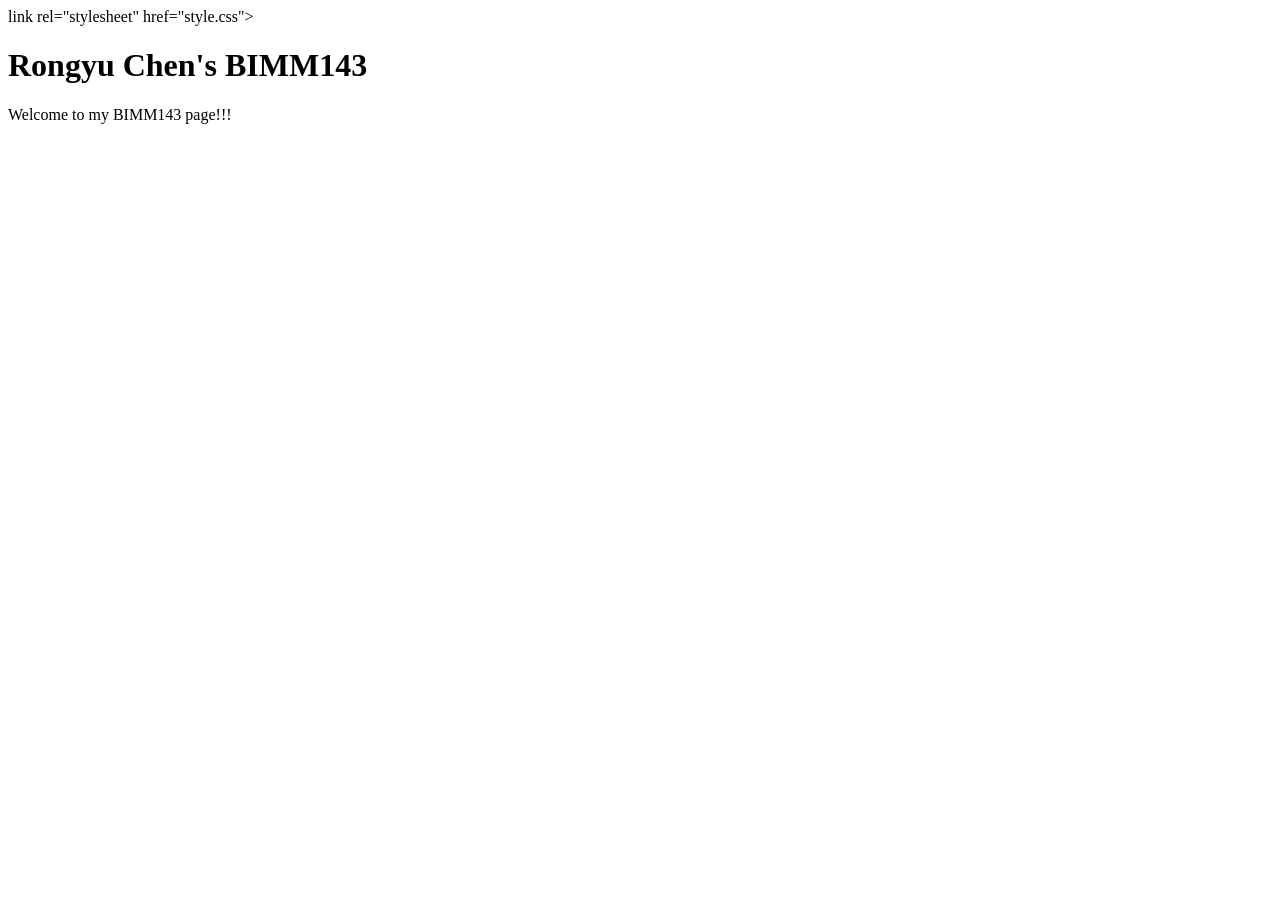
==== index.html @ 91473b81 "update index html" ====
<html lang="en">
<head>
    <meta charset="UTF-8">
    <meta name="viewport" content="width=device-width, initial-scale=1.0">
    <title>Document</title>
    link rel="stylesheet" href="style.css">
</head>
<body>
    <h1>Rongyu Chen's BIMM143</h1>
    <p>Welcome to my BIMM143 page!!!</p>
</body>
</html>
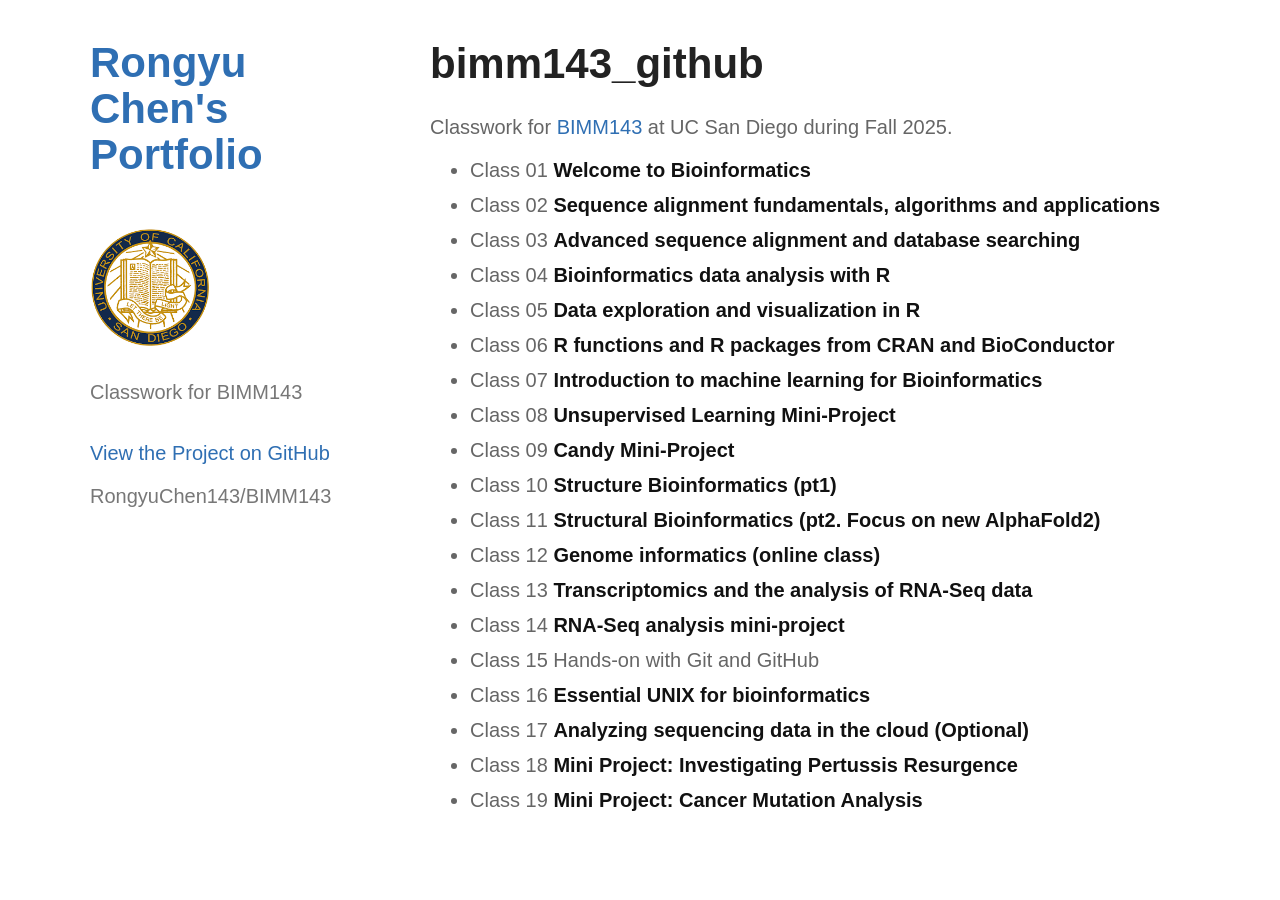
==== commit 0616381a: "add logo" ====
--- a/index.html
+++ b/index.html
@@ -1,12 +1,136 @@
+<!DOCTYPE html>
 <html lang="en">
 <head>
-    <meta charset="UTF-8">
-    <meta name="viewport" content="width=device-width, initial-scale=1.0">
-    <title>Document</title>
-    link rel="stylesheet" href="style.css">
+  <meta charset="UTF-8">
+  <meta name="viewport" content="width=device-width, initial-scale=1.0">
+  <title>Rongyu Chen's BIMM143 Portfolio</title>
+
+  <style>
+    body {
+      font-family: Arial, Helvetica, sans-serif;
+      margin: 0;
+      color: #333;
+      background-color: white;
+    }
+
+    .container {
+      display: flex;
+      max-width: 1100px;
+      margin: 0 auto;
+      padding: 40px;
+      gap: 60px;
+    }
+
+    .sidebar {
+      width: 280px;
+    }
+
+    .sidebar h1 {
+      color: #2f6fb3;
+      font-size: 42px;
+      line-height: 1.1;
+      margin-top: 0;
+    }
+
+    .sidebar img {
+      width: 120px;
+      margin: 20px 0 10px 0;
+    }
+
+    .sidebar p {
+      font-size: 20px;
+      color: #777;
+    }
+
+    .sidebar a {
+      color: #2f6fb3;
+      font-size: 20px;
+      text-decoration: none;
+    }
+
+    .main {
+      flex: 1;
+    }
+
+    .main h1 {
+      font-size: 42px;
+      color: #222;
+      margin-top: 0;
+    }
+
+    .main p {
+      font-size: 20px;
+      color: #666;
+    }
+
+    .main a {
+      color: #2f6fb3;
+      text-decoration: none;
+    }
+
+    li {
+      font-size: 20px;
+      margin: 12px 0;
+      color: #666;
+    }
+
+    li strong {
+      color: #111;
+    }
+  </style>
 </head>
+
 <body>
-    <h1>Rongyu Chen's BIMM143</h1>
-    <p>Welcome to my BIMM143 page!!!</p>
+  <div class="container">
+
+    <div class="sidebar">
+      <h1>Rongyu Chen's Portfolio</h1>
+
+      <img src="logo.png" alt="Logo">
+
+      <p>Classwork for BIMM143</p>
+
+      <br>
+
+      <a href="https://github.com/RongyuChen143/BIMM143">
+        View the Project on GitHub
+      </a>
+
+      <p>RongyuChen143/BIMM143</p>
+    </div>
+
+    <div class="main">
+      <h1>bimm143_github</h1>
+
+      <p>
+        Classwork for <a href="https://bioboot.github.io/bimm143_F25/">BIMM143</a>
+        at UC San Diego during Fall 2025.
+      </p>
+
+      <ul>
+        <li>Class 01 <strong>Welcome to Bioinformatics</strong></li>
+        <li>Class 02 <strong>Sequence alignment fundamentals, algorithms and applications</strong></li>
+        <li>Class 03 <strong>Advanced sequence alignment and database searching</strong></li>
+        <li>Class 04 <strong>Bioinformatics data analysis with R</strong></li>
+        <li>Class 05 <strong>Data exploration and visualization in R</strong></li>
+        <li>Class 06 <strong>R functions and R packages from CRAN and BioConductor</strong></li>
+        <li>Class 07 <strong>Introduction to machine learning for Bioinformatics</strong></li>
+        <li>Class 08 <strong>Unsupervised Learning Mini-Project</strong></li>
+        <li>Class 09 <strong>Candy Mini-Project</strong></li>
+        <li>Class 10 <strong>Structure Bioinformatics (pt1)</strong></li>
+        <li>Class 11 <strong>Structural Bioinformatics (pt2. Focus on new AlphaFold2)</strong></li>
+        <li>Class 12 <strong>Genome informatics (online class)</strong></li>
+        <li>Class 13 <strong>Transcriptomics and the analysis of RNA-Seq data</strong></li>
+        <li>Class 14 <strong>RNA-Seq analysis mini-project</strong></li>
+        <li>Class 15  Hands-on with Git and GitHub</strong></li>
+        <li>Class 16 <strong>Essential UNIX for bioinformatics</strong></li>
+        <li>Class 17 <strong>Analyzing sequencing data in the cloud (Optional)</strong></li>
+        <li>Class 18 <strong>Mini Project: Investigating Pertussis Resurgence</strong></li>
+        <li>Class 19 <strong>Mini Project: Cancer Mutation Analysis</strong></li>
+
+      </ul>
+    </div>
+
+  </div>
 </body>
 </html>
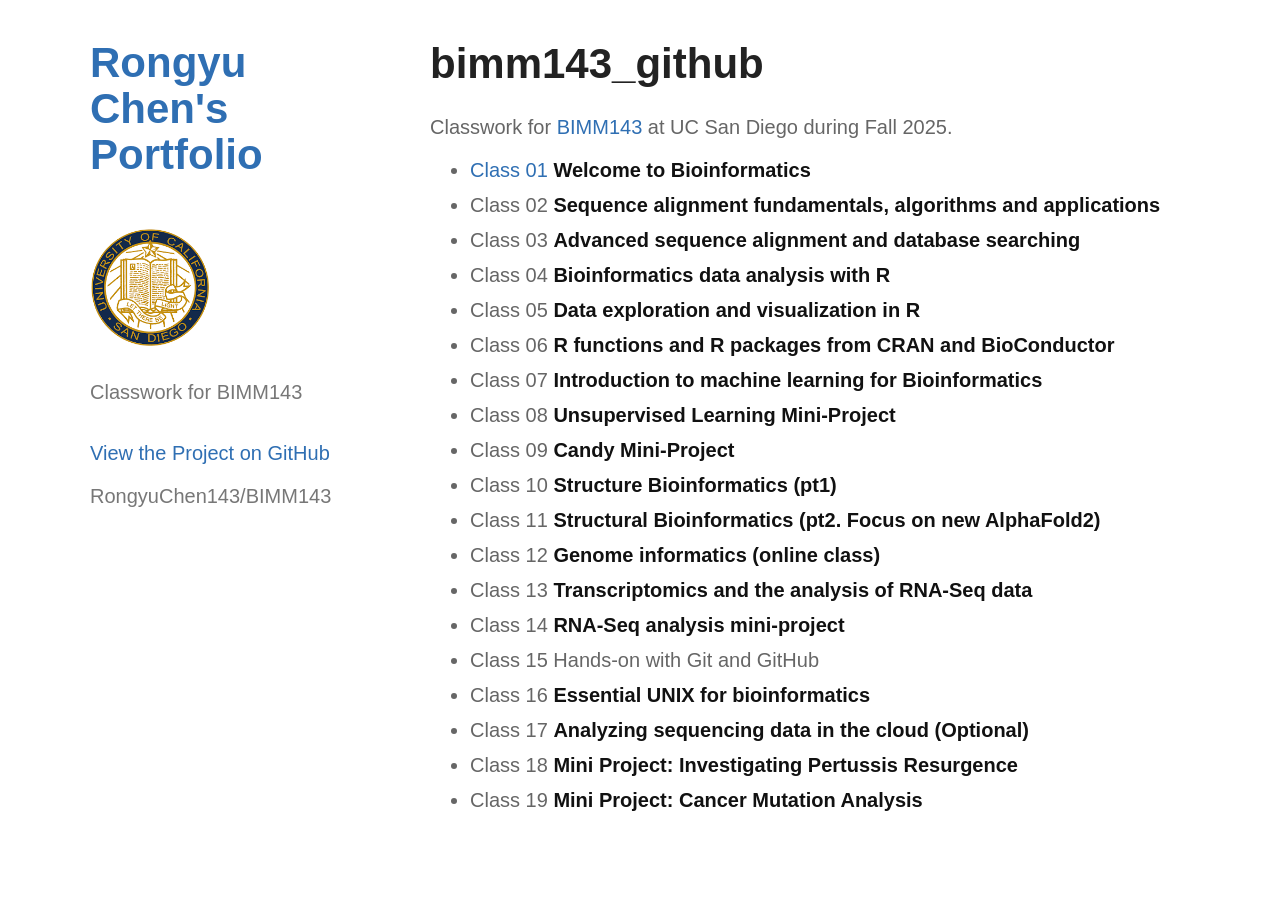
==== commit 6d239661: "fix class 01 link" ====
--- a/index.html
+++ b/index.html
@@ -108,7 +108,7 @@
       </p>
 
       <ul>
-        <li>Class 01 <strong>Welcome to Bioinformatics</strong></li>
+        <li><a href="Class%2001/lab01.pdf">Class 01 <strong>Welcome to Bioinformatics</strong></a></li>
         <li>Class 02 <strong>Sequence alignment fundamentals, algorithms and applications</strong></li>
         <li>Class 03 <strong>Advanced sequence alignment and database searching</strong></li>
         <li>Class 04 <strong>Bioinformatics data analysis with R</strong></li>
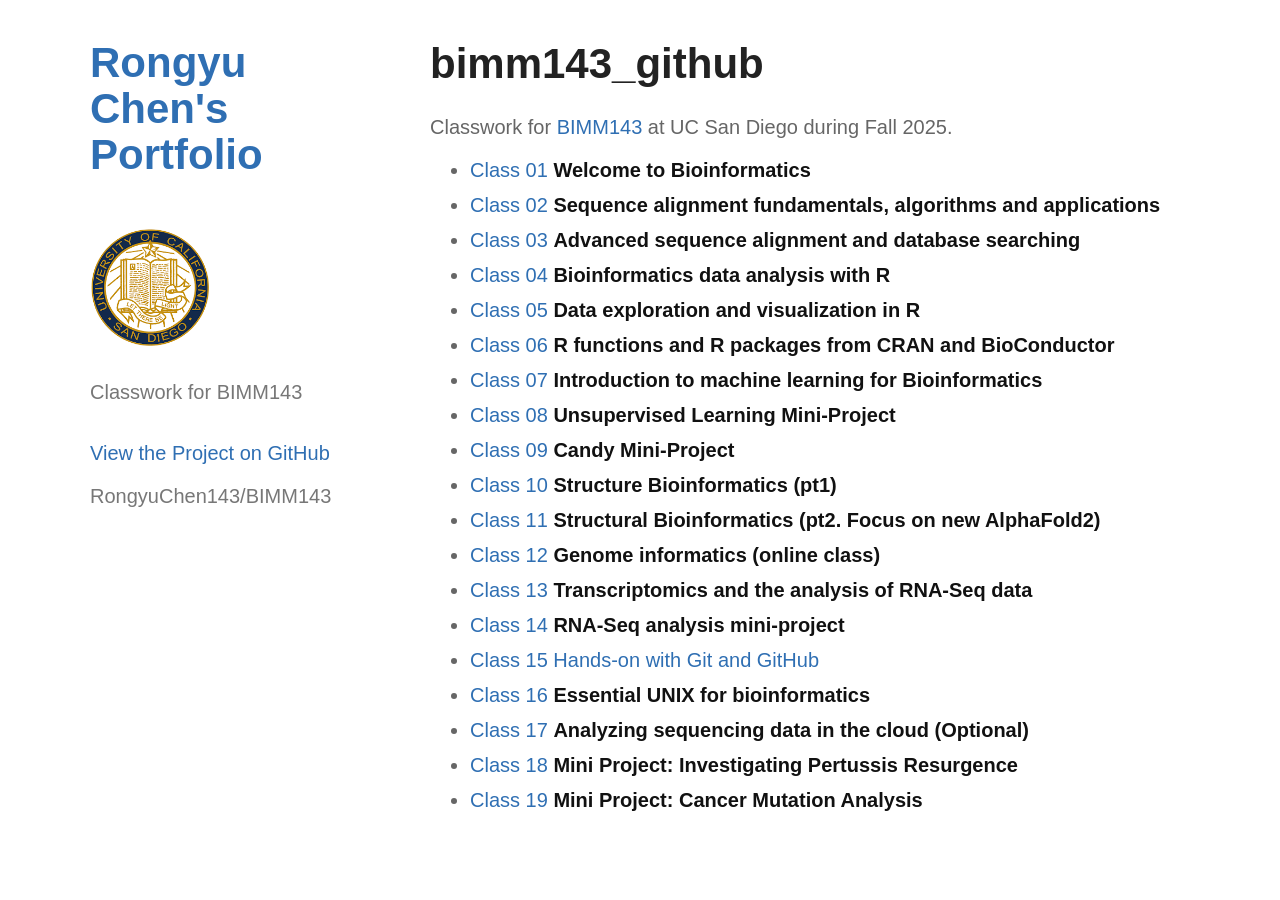
==== commit 52b17d6e: "fix class link" ====
--- a/index.html
+++ b/index.html
@@ -109,24 +109,24 @@
 
       <ul>
         <li><a href="Class%2001/lab01.pdf">Class 01 <strong>Welcome to Bioinformatics</strong></a></li>
-        <li>Class 02 <strong>Sequence alignment fundamentals, algorithms and applications</strong></li>
-        <li>Class 03 <strong>Advanced sequence alignment and database searching</strong></li>
-        <li>Class 04 <strong>Bioinformatics data analysis with R</strong></li>
-        <li>Class 05 <strong>Data exploration and visualization in R</strong></li>
-        <li>Class 06 <strong>R functions and R packages from CRAN and BioConductor</strong></li>
-        <li>Class 07 <strong>Introduction to machine learning for Bioinformatics</strong></li>
-        <li>Class 08 <strong>Unsupervised Learning Mini-Project</strong></li>
-        <li>Class 09 <strong>Candy Mini-Project</strong></li>
-        <li>Class 10 <strong>Structure Bioinformatics (pt1)</strong></li>
-        <li>Class 11 <strong>Structural Bioinformatics (pt2. Focus on new AlphaFold2)</strong></li>
-        <li>Class 12 <strong>Genome informatics (online class)</strong></li>
-        <li>Class 13 <strong>Transcriptomics and the analysis of RNA-Seq data</strong></li>
-        <li>Class 14 <strong>RNA-Seq analysis mini-project</strong></li>
-        <li>Class 15  Hands-on with Git and GitHub</strong></li>
-        <li>Class 16 <strong>Essential UNIX for bioinformatics</strong></li>
-        <li>Class 17 <strong>Analyzing sequencing data in the cloud (Optional)</strong></li>
-        <li>Class 18 <strong>Mini Project: Investigating Pertussis Resurgence</strong></li>
-        <li>Class 19 <strong>Mini Project: Cancer Mutation Analysis</strong></li>
+        <li><a href="Class%2002/lab02.pdf">Class 02 <strong>Sequence alignment fundamentals, algorithms and applications</strong></a></li>
+        <li><a href="Class%2003/lab03.pdf">Class 03 <strong>Advanced sequence alignment and database searching</strong></a></li>
+        <li><a href="Class%2004/Class4-Intro-to-R.pdf">Class 04 <strong>Bioinformatics data analysis with R</strong></a></li>
+        <li><a href="Class%2005/class-5.pdf">Class 05 <strong>Data exploration and visualization in R</strong></a></li>
+        <li><a href="class%2006/Class-6-question-6.pdf">Class 06 <strong>R functions and R packages from CRAN and BioConductor</strong></a></li>
+        <li><a href="Class%2007/Lab07.pdf">Class 07 <strong>Introduction to machine learning for Bioinformatics</strong></a></li>
+        <li><a href="Class%2008/class08.pdf">Class 08 <strong>Unsupervised Learning Mini-Project</strong></a></li>
+        <li><a href="Class%2009/Halloween-project.pdf">Class 09 <strong>Candy Mini-Project</strong></a></li>
+        <li><a href="Class%2010/structural-bioinformatic.pdf">Class 10 <strong>Structure Bioinformatics (pt1)</strong></a></li>
+        <li><a href="Class%2011/alpha-fold.pdf">Class 11 <strong>Structural Bioinformatics (pt2. Focus on new AlphaFold2)</strong></a></li>
+        <li><a href="class%2012/class12_galaxy%20(1).pdf">Class 12 <strong>Genome informatics (online class)</strong></a></li>
+        <li><a href="class%2013/Class-13.pdf">Class 13 <strong>Transcriptomics and the analysis of RNA-Seq data</strong></a></li>
+        <li><a href="Class%2014/class-14.pdf">Class 14 <strong>RNA-Seq analysis mini-project</strong></a></li>
+        <li><a href="Class%2015/lab15.pdf">Class 15  Hands-on with Git and GitHub</strong></a></li>
+        <li><a href="Class%2016/lab16.pdf">Class 16 <strong>Essential UNIX for bioinformatics</strong></a></li>
+        <li><a href="Class%2017/lab17.pdf">Class 17 <strong>Analyzing sequencing data in the cloud (Optional)</strong></a></li>
+        <li><a href="Class%2018/lab18.pdf">Class 18 <strong>Mini Project: Investigating Pertussis Resurgence</strong></a></li>
+        <li><a href="Class%2019/lab19.pdf">Class 19 <strong>Mini Project: Cancer Mutation Analysis</strong></a></li>
 
       </ul>
     </div>
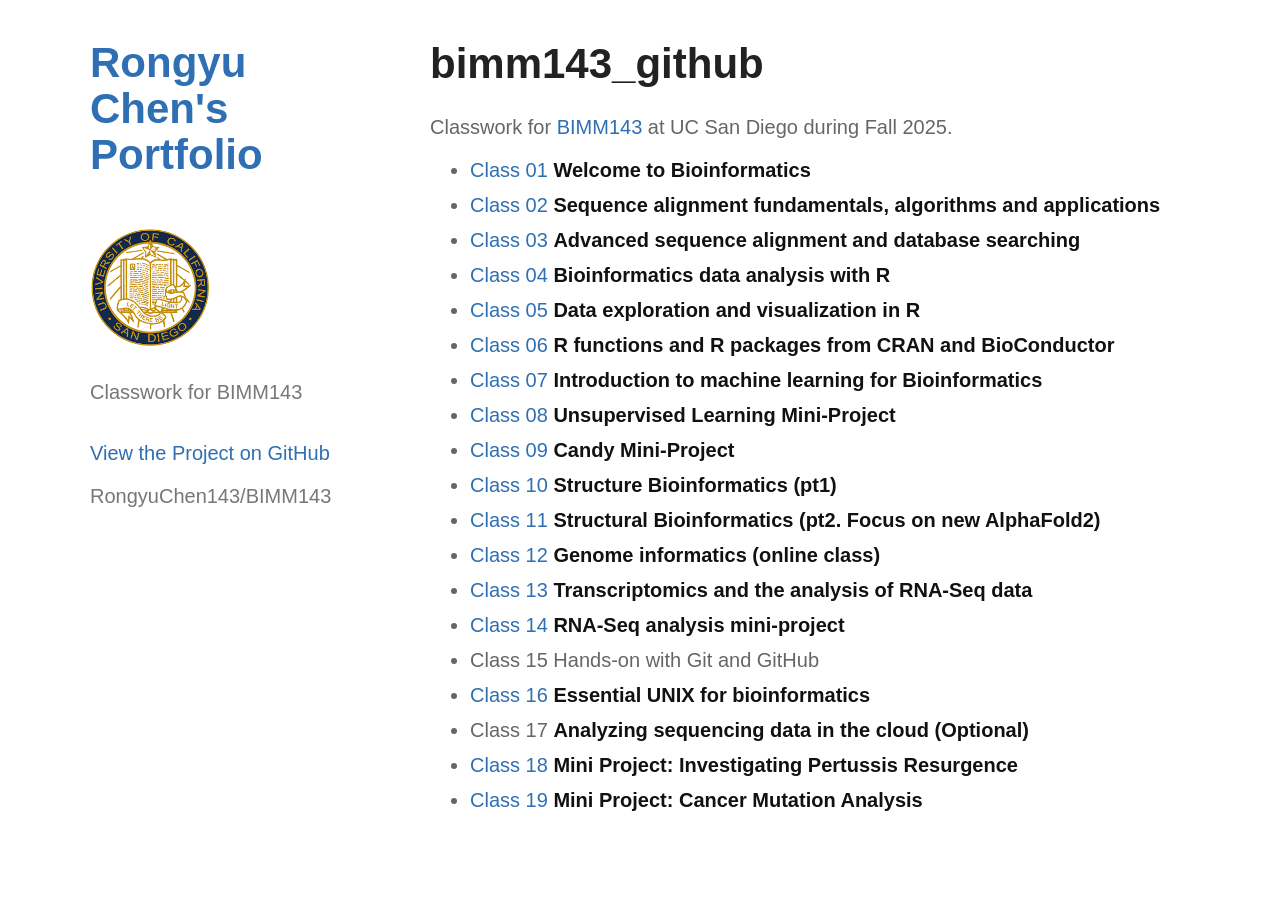
==== commit dbc90603: "fix class link" ====
--- a/index.html
+++ b/index.html
@@ -122,9 +122,9 @@
         <li><a href="class%2012/class12_galaxy%20(1).pdf">Class 12 <strong>Genome informatics (online class)</strong></a></li>
         <li><a href="class%2013/Class-13.pdf">Class 13 <strong>Transcriptomics and the analysis of RNA-Seq data</strong></a></li>
         <li><a href="Class%2014/class-14.pdf">Class 14 <strong>RNA-Seq analysis mini-project</strong></a></li>
-        <li><a href="Class%2015/lab15.pdf">Class 15  Hands-on with Git and GitHub</strong></a></li>
-        <li><a href="Class%2016/lab16.pdf">Class 16 <strong>Essential UNIX for bioinformatics</strong></a></li>
-        <li><a href="Class%2017/lab17.pdf">Class 17 <strong>Analyzing sequencing data in the cloud (Optional)</strong></a></li>
+        <li><a href="Class%2015/lab15.pdf"></a>Class 15  Hands-on with Git and GitHub</strong></li>
+        <li><a href="Class%2016/lab16.pdf">Class 16 <strong>Essential UNIX for bioinformatics</strong></a></li> 
+        <li><a href="Class%2017/lab17.pdf"></a>Class 17 <strong>Analyzing sequencing data in the cloud (Optional)</strong></li>
         <li><a href="Class%2018/lab18.pdf">Class 18 <strong>Mini Project: Investigating Pertussis Resurgence</strong></a></li>
         <li><a href="Class%2019/lab19.pdf">Class 19 <strong>Mini Project: Cancer Mutation Analysis</strong></a></li>
 
